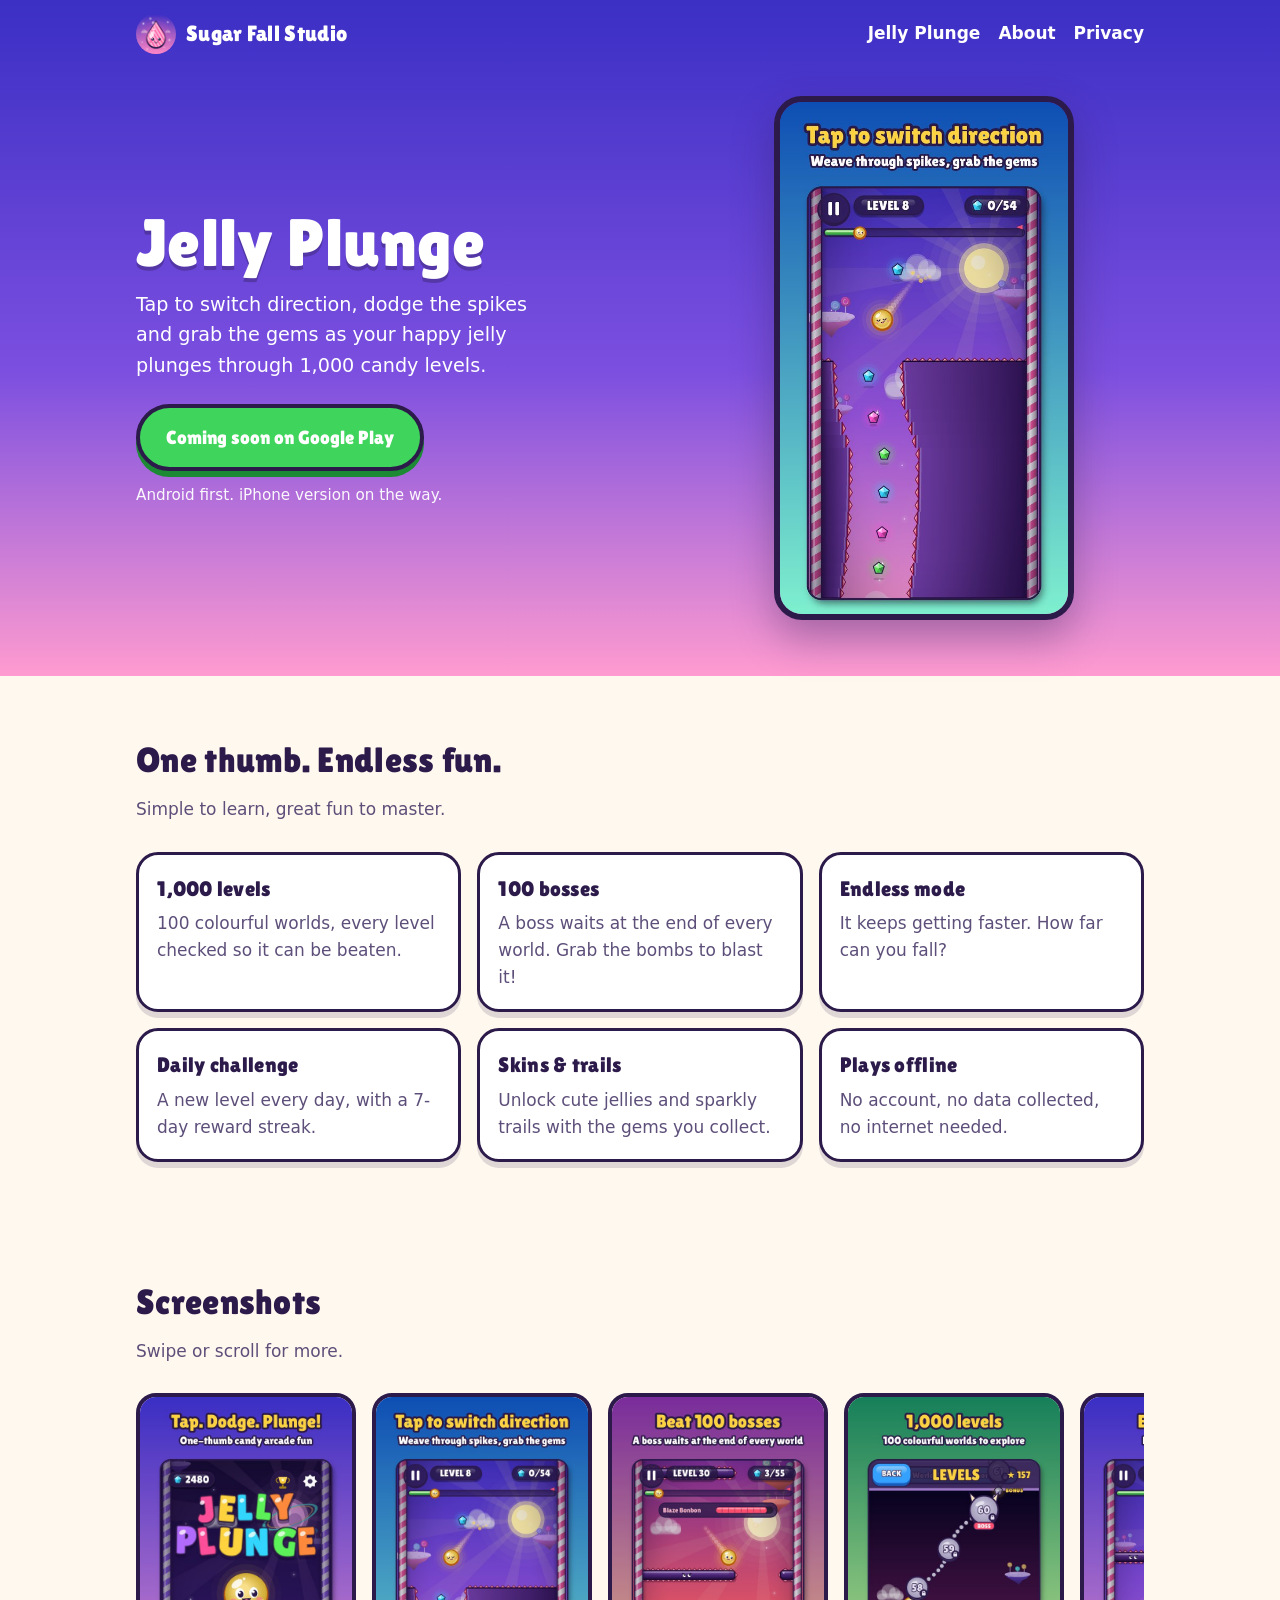
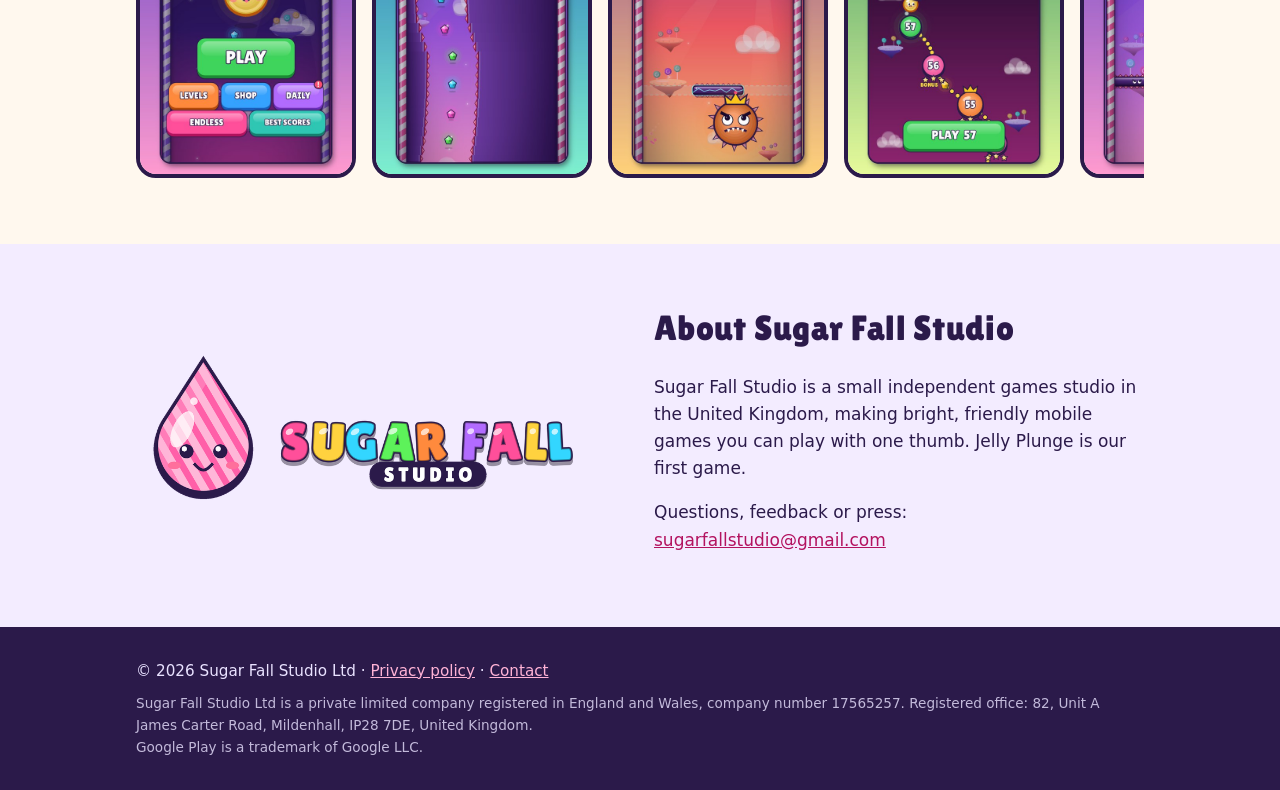
==== index.html @ bd15a2b3 "Sugar Fall Studio website Home page with Jelly Plunge, About, contact and company details, plus the " ====
<!doctype html>
<html lang="en-GB">
<head>
<meta charset="utf-8">
<meta name="viewport" content="width=device-width, initial-scale=1">
<title>Sugar Fall Studio · Jelly Plunge</title>
<meta name="description" content="Sugar Fall Studio makes bright, one-thumb mobile games. Our first game, Jelly Plunge, has 1,000 candy levels. Coming soon on Google Play.">
<link rel="icon" href="img/favicon.png">
<link rel="preconnect" href="https://fonts.googleapis.com">
<link rel="preconnect" href="https://fonts.gstatic.com" crossorigin>
<link href="https://fonts.googleapis.com/css2?family=Lilita+One&display=swap" rel="stylesheet">
<link rel="stylesheet" href="style.css">
<meta property="og:title" content="Jelly Plunge by Sugar Fall Studio">
<meta property="og:description" content="Tap to dodge, plunge through 1,000 candy levels.">
<meta property="og:image" content="img/jelly-banner.jpg">
</head>
<body>
<header class="top">
  <div class="wrap">
    <nav>
      <a class="brand" href="#"><img src="img/favicon.png" alt="">Sugar Fall Studio</a>
      <div class="links"><a href="#jelly-plunge">Jelly Plunge</a><a href="#studio">About</a><a href="privacy.html">Privacy</a></div>
    </nav>
    <div class="hero" id="jelly-plunge">
      <div>
        <h1>Jelly Plunge</h1>
        <p class="lead">Tap to switch direction, dodge the spikes and grab the gems as your happy jelly plunges through 1,000 candy levels.</p>
        <span class="btn">Coming soon on Google Play</span>
        <span class="badge-note">Android first. iPhone version on the way.</span>
      </div>
      <img class="shot" src="img/2_play.jpg" alt="Jelly Plunge gameplay: the jelly falls between spiky candy bars collecting gems">
    </div>
  </div>
</header>

<main>
  <section>
    <div class="wrap">
      <h2>One thumb. Endless fun.</h2>
      <p class="sub">Simple to learn, great fun to master.</p>
      <div class="features">
        <div class="feature"><h3>1,000 levels</h3><p>100 colourful worlds, every level checked so it can be beaten.</p></div>
        <div class="feature"><h3>100 bosses</h3><p>A boss waits at the end of every world. Grab the bombs to blast it!</p></div>
        <div class="feature"><h3>Endless mode</h3><p>It keeps getting faster. How far can you fall?</p></div>
        <div class="feature"><h3>Daily challenge</h3><p>A new level every day, with a 7-day reward streak.</p></div>
        <div class="feature"><h3>Skins &amp; trails</h3><p>Unlock cute jellies and sparkly trails with the gems you collect.</p></div>
        <div class="feature"><h3>Plays offline</h3><p>No account, no data collected, no internet needed.</p></div>
      </div>
    </div>
  </section>

  <section>
    <div class="wrap">
      <h2>Screenshots</h2>
      <p class="sub">Swipe or scroll for more.</p>
      <div class="gallery">
        <img src="img/1_title.jpg" alt="Title screen" loading="lazy">
        <img src="img/2_play.jpg" alt="Dodging spikes" loading="lazy">
        <img src="img/3_boss.jpg" alt="Boss battle" loading="lazy">
        <img src="img/5_map.jpg" alt="Level map" loading="lazy">
        <img src="img/6_endless.jpg" alt="Endless mode" loading="lazy">
        <img src="img/7_shop.jpg" alt="Skins shop" loading="lazy">
      </div>
    </div>
  </section>

  <section class="studio" id="studio">
    <div class="wrap row">
      <img src="img/studio-logo.png" alt="Sugar Fall Studio logo">
      <div>
        <h2>About Sugar Fall Studio</h2>
        <p>Sugar Fall Studio is a small independent games studio in the United Kingdom, making bright, friendly mobile games you can play with one thumb. Jelly Plunge is our first game.</p>
        <p>Questions, feedback or press: <a href="mailto:sugarfallstudio@gmail.com">sugarfallstudio@gmail.com</a></p>
      </div>
    </div>
  </section>
</main>

<footer>
  <div class="wrap">
    <div>&copy; 2026 Sugar Fall Studio Ltd · <a href="privacy.html">Privacy policy</a> · <a href="mailto:sugarfallstudio@gmail.com">Contact</a></div>
    <div class="legal">Sugar Fall Studio Ltd is a private limited company registered in England and Wales, company number 17565257. Registered office: 82, Unit A James Carter Road, Mildenhall, IP28 7DE, United Kingdom.<br>Google Play is a trademark of Google LLC.</div>
  </div>
</footer>
</body>
</html>
---- style.css ----
:root {
  --ink: #2b1a4a;
  --sky-top: #3b2fc4;
  --sky-bottom: #ff9bd0;
  --cream: #fff8ee;
  --card: #ffffff;
  --muted: #5d4f7a;
  --pink: #ff4f9a;
  --green: #3fd45b;
  --green-dark: #1c8a35;
}
* { box-sizing: border-box; }
html { scroll-behavior: smooth; }
body {
  margin: 0;
  background: var(--cream);
  color: var(--ink);
  font: 17px/1.6 system-ui, -apple-system, "Segoe UI", Roboto, sans-serif;
}
h1, h2, h3, .brand { font-family: "Lilita One", system-ui, sans-serif; font-weight: 400; letter-spacing: .3px; }
a { color: #b3125f; }
img { max-width: 100%; display: block; }
.wrap { max-width: 1040px; margin: 0 auto; padding: 0 16px; }

header.top {
  background: linear-gradient(180deg, var(--sky-top), #7c4fe0 55%, var(--sky-bottom));
  color: #fff;
}
nav { display: flex; align-items: center; justify-content: space-between; padding: 14px 0; gap: 12px; }
nav .brand { display: flex; align-items: center; gap: 10px; color: #fff; text-decoration: none; font-size: 1.35rem; }
nav .brand img { width: 40px; height: 40px; border-radius: 50%; }
nav .links a { color: #fff; text-decoration: none; margin-left: 18px; font-weight: 600; }
nav .links a:hover { text-decoration: underline; }

.hero { display: grid; grid-template-columns: 1.1fr .9fr; gap: 32px; align-items: center; padding: 28px 0 56px; }
.hero h1 { font-size: clamp(2.6rem, 6vw, 4.2rem); line-height: 1.02; margin: 0 0 12px; text-shadow: 0 4px 0 rgba(43,26,74,.35); }
.hero p.lead { font-size: 1.2rem; margin: 0 0 22px; max-width: 34ch; }
.hero .shot { justify-self: center; width: min(300px, 80vw); border-radius: 28px; border: 6px solid var(--ink); box-shadow: 0 18px 40px rgba(43,26,74,.35); }
.btn {
  display: inline-block; padding: 14px 26px; border-radius: 999px; font-family: "Lilita One", system-ui, sans-serif;
  font-size: 1.2rem; text-decoration: none; color: #fff; background: var(--green); border: 4px solid var(--ink);
  box-shadow: 0 6px 0 var(--green-dark);
}
.badge-note { display: block; margin-top: 12px; font-size: .95rem; opacity: .95; }

section { padding: 56px 0; }
section h2 { font-size: 2.2rem; margin: 0 0 8px; }
section p.sub { color: var(--muted); margin: 0 0 28px; }

.features { display: grid; grid-template-columns: repeat(3, 1fr); gap: 16px; }
.feature { background: var(--card); border: 3px solid var(--ink); border-radius: 22px; padding: 18px; box-shadow: 0 6px 0 rgba(43,26,74,.15); }
.feature h3 { margin: 0 0 4px; font-size: 1.3rem; }
.feature p { margin: 0; color: var(--muted); }

.gallery { display: flex; gap: 16px; overflow-x: auto; padding-bottom: 10px; scroll-snap-type: x mandatory; }
.gallery img { width: 220px; flex: 0 0 auto; border-radius: 20px; border: 4px solid var(--ink); scroll-snap-align: start; }

.studio { background: #f3ecff; }
.studio .row { display: grid; grid-template-columns: 1fr 1fr; gap: 28px; align-items: center; }

footer { background: var(--ink); color: #e9e2ff; padding: 32px 0; font-size: .95rem; }
footer a { color: #ffb3d6; }
footer .legal { opacity: .8; margin-top: 10px; font-size: .85rem; }

/* Privacy page */
.doc { max-width: 760px; padding: 40px 16px 64px; margin: 0 auto; }
.doc h1 { font-size: 2.4rem; margin: 0 0 4px; }
.doc h2 { font-size: 1.4rem; margin: 28px 0 6px; color: #b3125f; }
.doc .muted { color: var(--muted); }

@media (max-width: 760px) {
  .hero { grid-template-columns: 1fr; text-align: center; }
  .hero p.lead { margin-left: auto; margin-right: auto; }
  .features { grid-template-columns: 1fr; }
  .studio .row { grid-template-columns: 1fr; }
  nav .links a { margin-left: 12px; font-size: .95rem; }
  nav .links a:first-child { display: none; }   /* the hero is the game section anyway */
  nav .brand { font-size: 1.15rem; }
}
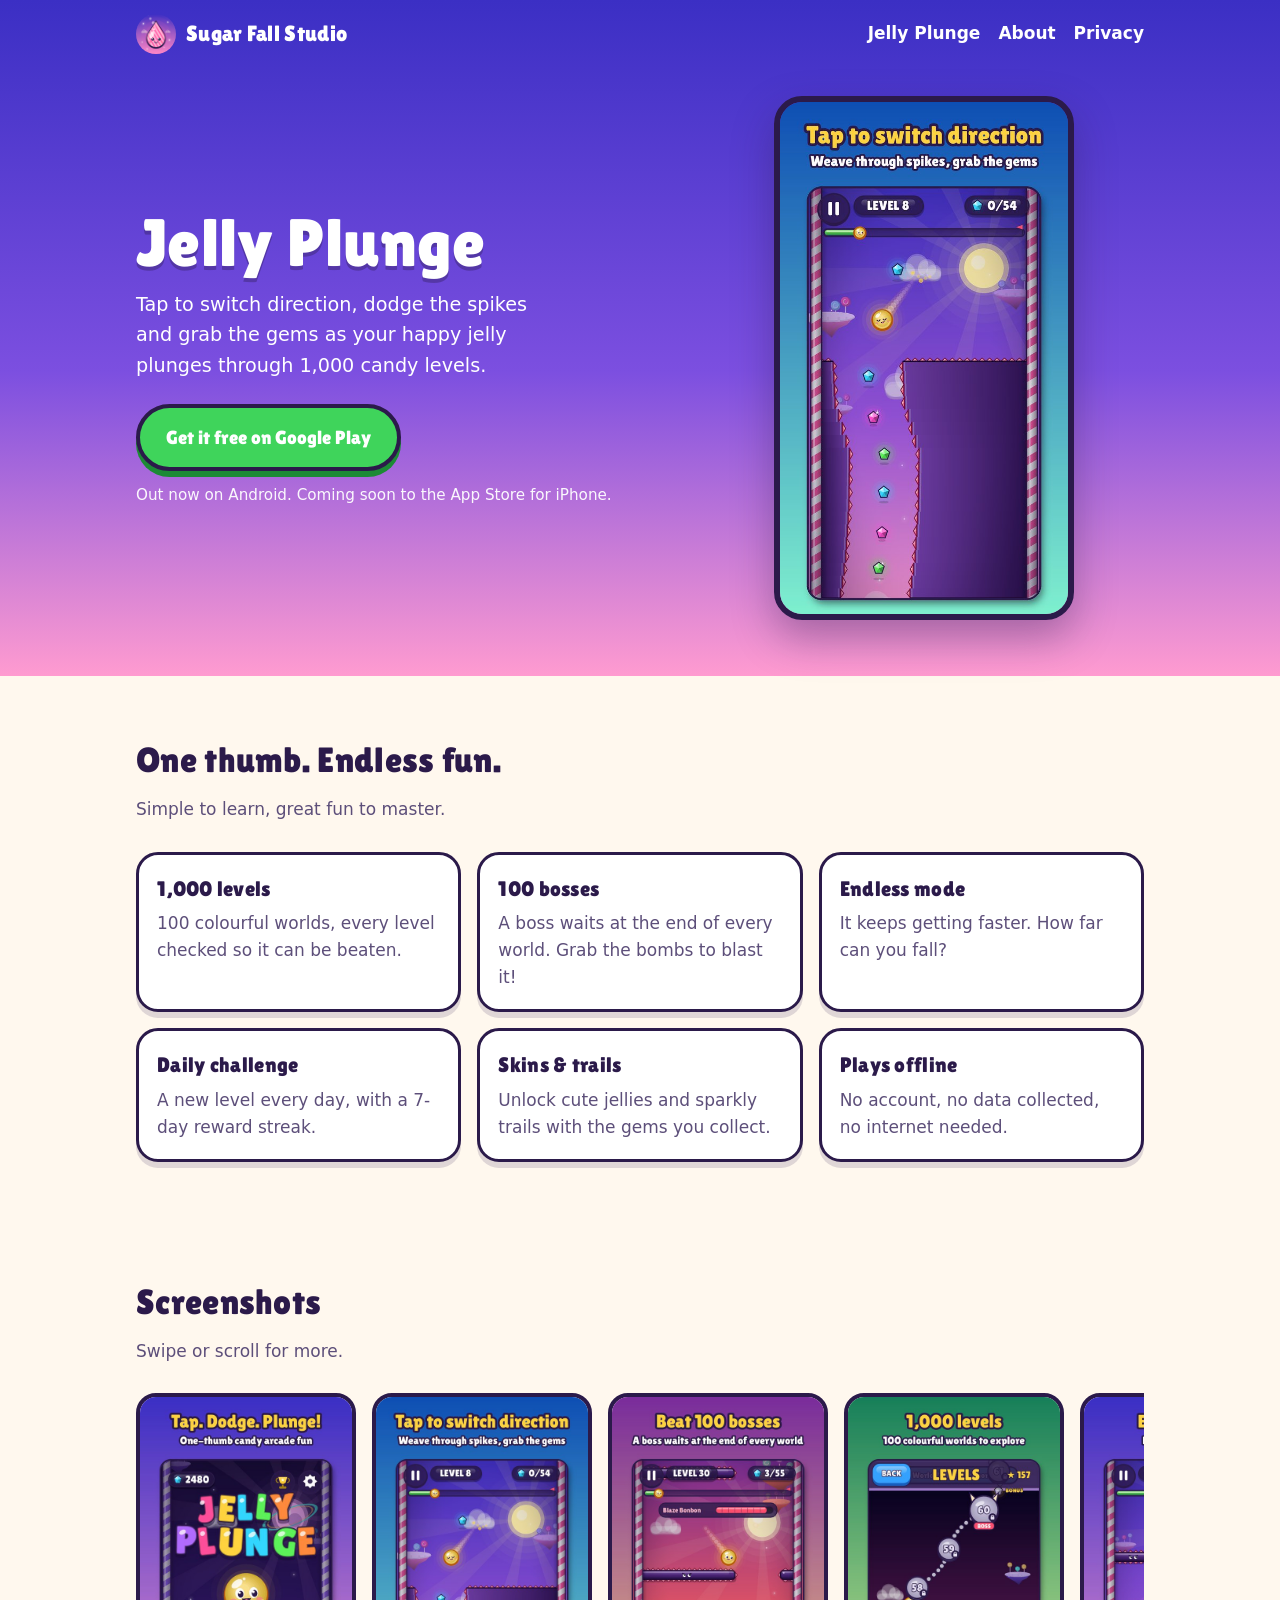
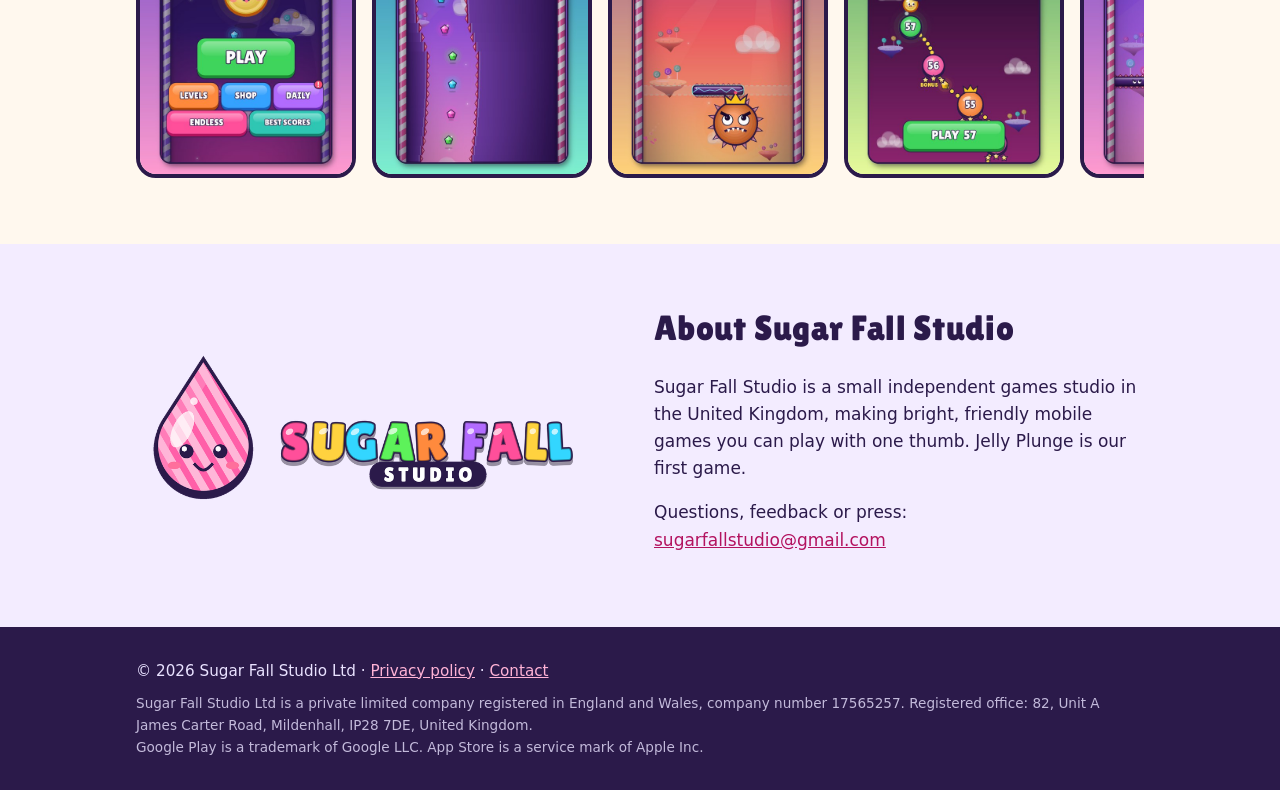
==== commit deb423b4: "Launch version: Get it on Google Play button, App Store coming soon Co-Authored-By: Claude Opus 5.5 " ====
--- a/index.html
+++ b/index.html
@@ -4,7 +4,7 @@
 <meta charset="utf-8">
 <meta name="viewport" content="width=device-width, initial-scale=1">
 <title>Sugar Fall Studio · Jelly Plunge</title>
-<meta name="description" content="Sugar Fall Studio makes bright, one-thumb mobile games. Our first game, Jelly Plunge, has 1,000 candy levels. Coming soon on Google Play.">
+<meta name="description" content="Sugar Fall Studio makes bright, one-thumb mobile games. Our first game, Jelly Plunge, has 1,000 candy levels. Out now, free on Google Play. Coming soon to the App Store.">
 <link rel="icon" href="img/favicon.png">
 <link rel="preconnect" href="https://fonts.googleapis.com">
 <link rel="preconnect" href="https://fonts.gstatic.com" crossorigin>
@@ -25,8 +25,8 @@
       <div>
         <h1>Jelly Plunge</h1>
         <p class="lead">Tap to switch direction, dodge the spikes and grab the gems as your happy jelly plunges through 1,000 candy levels.</p>
-        <span class="btn">Coming soon on Google Play</span>
-        <span class="badge-note">Android first. iPhone version on the way.</span>
+        <a class="btn" href="https://play.google.com/store/apps/details?id=com.sugarfallstudio.jellyplunge" target="_blank" rel="noopener">Get it free on Google Play</a>
+        <span class="badge-note">Out now on Android. Coming soon to the App Store for iPhone.</span>
       </div>
       <img class="shot" src="img/2_play.jpg" alt="Jelly Plunge gameplay: the jelly falls between spiky candy bars collecting gems">
     </div>
@@ -79,7 +79,7 @@
 <footer>
   <div class="wrap">
     <div>&copy; 2026 Sugar Fall Studio Ltd · <a href="privacy.html">Privacy policy</a> · <a href="mailto:sugarfallstudio@gmail.com">Contact</a></div>
-    <div class="legal">Sugar Fall Studio Ltd is a private limited company registered in England and Wales, company number 17565257. Registered office: 82, Unit A James Carter Road, Mildenhall, IP28 7DE, United Kingdom.<br>Google Play is a trademark of Google LLC.</div>
+    <div class="legal">Sugar Fall Studio Ltd is a private limited company registered in England and Wales, company number 17565257. Registered office: 82, Unit A James Carter Road, Mildenhall, IP28 7DE, United Kingdom.<br>Google Play is a trademark of Google LLC. App Store is a service mark of Apple Inc.</div>
   </div>
 </footer>
 </body>
--- a/style.css
+++ b/style.css
@@ -41,6 +41,9 @@
   font-size: 1.2rem; text-decoration: none; color: #fff; background: var(--green); border: 4px solid var(--ink);
   box-shadow: 0 6px 0 var(--green-dark);
 }
+a.btn { transition: transform .12s ease, box-shadow .12s ease; }
+a.btn:hover { transform: translateY(-2px); box-shadow: 0 8px 0 var(--green-dark); }
+a.btn:active { transform: translateY(4px); box-shadow: 0 2px 0 var(--green-dark); }
 .badge-note { display: block; margin-top: 12px; font-size: .95rem; opacity: .95; }
 
 section { padding: 56px 0; }
